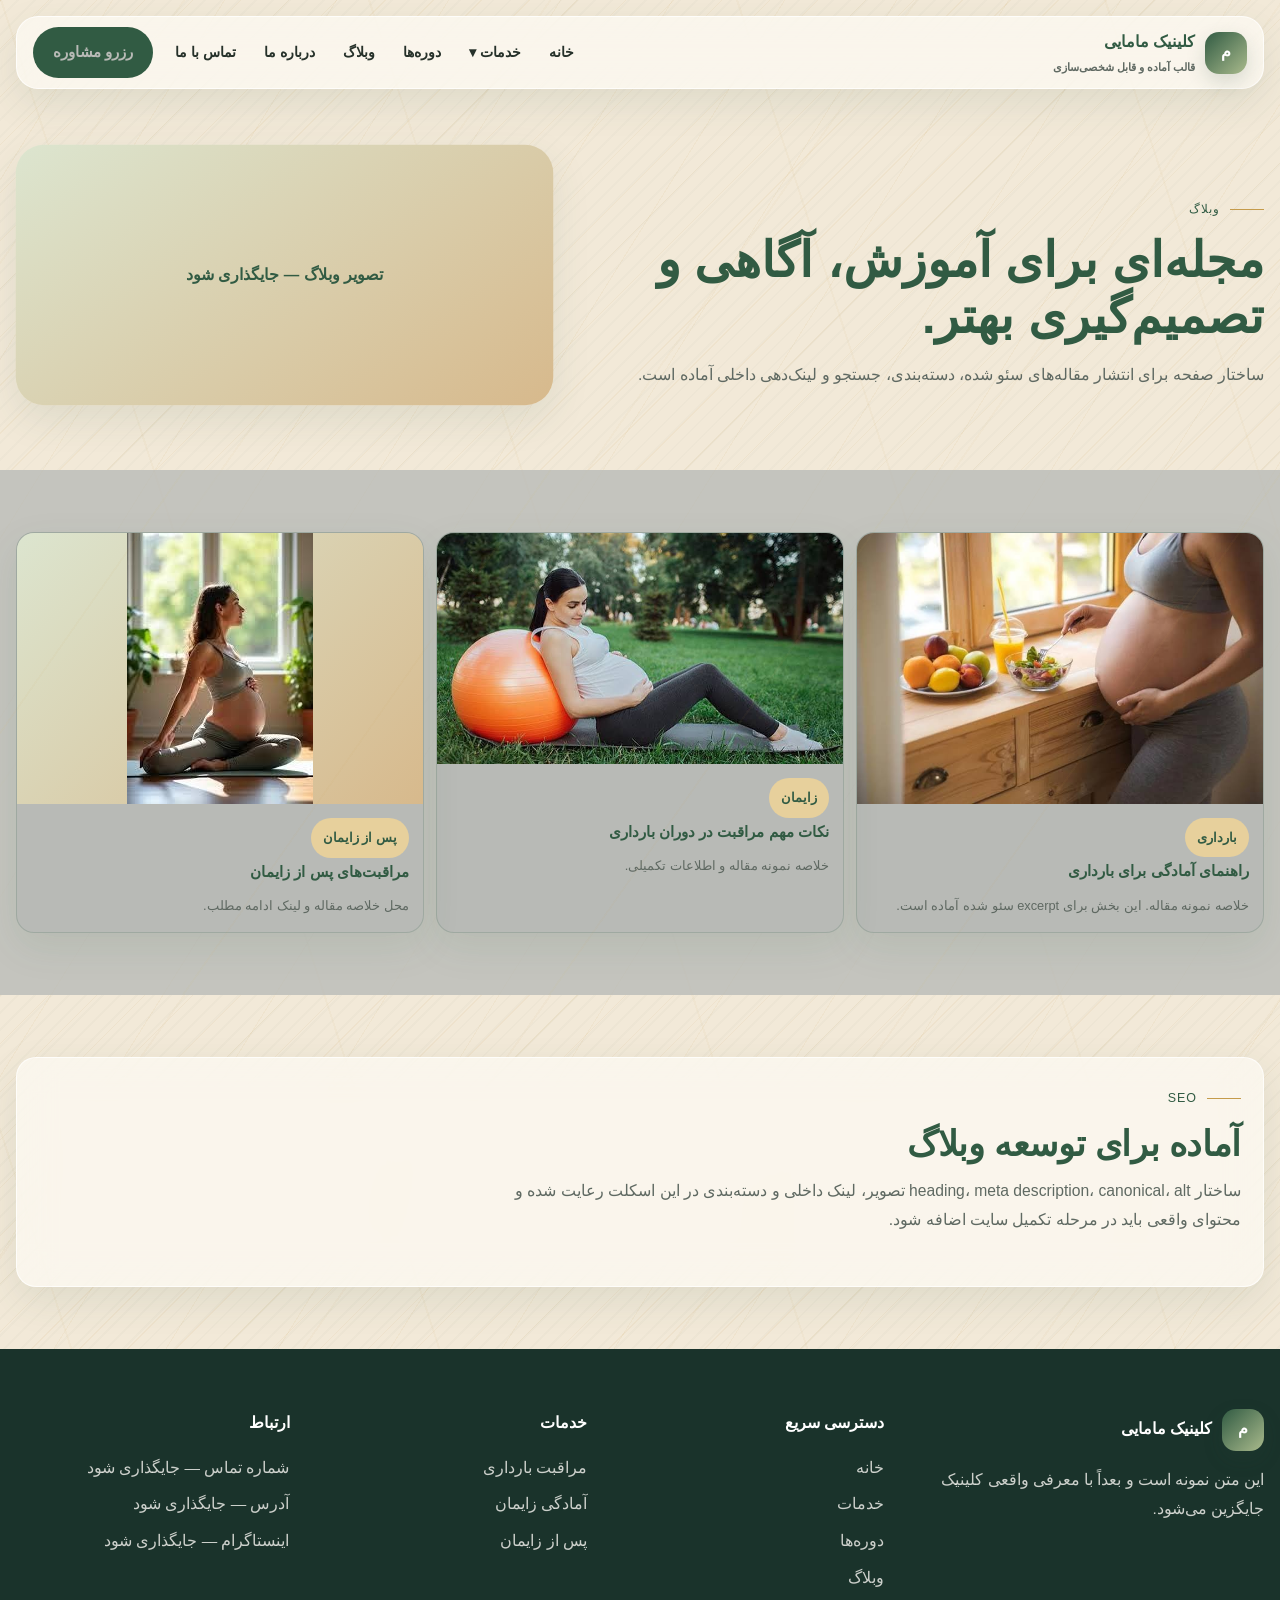
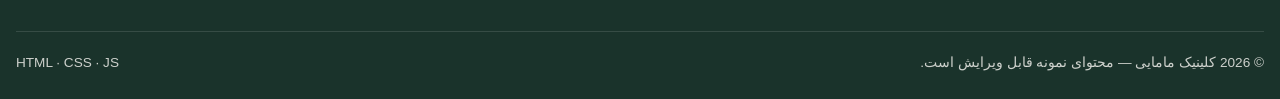
==== blog/index.html @ 62bb9a8d "midwifery-clinic midwifery-clinic" ====
<!doctype html>
<html lang="fa" dir="rtl">
<head>
<meta charset="utf-8">
<meta name="viewport" content="width=device-width, initial-scale=1">
<meta name="theme-color" content="#234338">
<meta name="description" content="مجله آموزشی کلینیک مامایی با ساختار مناسب سئو و دسته‌بندی مطالب.">
<meta name="robots" content="index,follow">
<link rel="canonical" href="https://sahar-eshghi.github.io/midwifery-clinic/blog/">
<link rel="icon" href="../images/hero.jpg" type="image/jpeg">
<link rel="stylesheet" href="../assets/css/style.css">
<title>وبلاگ | کلینیک مامایی</title>
</head>
<body>
<a class="skip-link" href="#main">رفتن به محتوای اصلی</a>
<header class="header">
  <div class="container">
    <nav class="nav glass" aria-label="منوی اصلی">
      <a class="brand" href="../index.html">
        <span class="brand-mark">م</span>
        <span class="brand-text">کلینیک مامایی<small style="display:block;font-size:.7rem;font-weight:600;color:var(--muted)">قالب آماده و قابل شخصی‌سازی</small></span>
      </a>
      <button class="mobile-toggle" aria-expanded="false" aria-label="باز کردن منو">☰</button>
      <div class="nav-links">
        <a class="nav-link" href="../index.html">خانه</a>
        <div class="nav-item">
          <a class="nav-link" href="../services/index.html">خدمات ▾</a>
          <div class="mega-menu glass">
            <div class="mega-grid">
              <div class="mega-col"><h4>مراقبت و مشاوره</h4><a href="../services/index.html#prenatal">مراقبت بارداری</a><a href="../services/index.html#postpartum">مراقبت پس از زایمان</a><a href="../services/index.html#consult">مشاوره تخصصی</a></div>
              <div class="mega-col"><h4>آمادگی و سلامت</h4><a href="../services/index.html#birth">آمادگی زایمان</a><a href="../services/index.html#women">سلامت بانوان</a><a href="../services/index.html#nutrition">تغذیه و سبک زندگی</a></div>
              <div class="mega-col"><h4>مسیرهای ویژه</h4><a href="../services/index.html#classes">کلاس‌های آموزشی</a><a href="../services/index.html#online">خدمات آنلاین</a><a href="../services/index.html#faq">سؤالات متداول</a></div>
            </div>
          </div>
        </div>
        <a class="nav-link" href="../courses/index.html">دوره‌ها</a>
        <a class="nav-link" href="index.html">وبلاگ</a>
        <a class="nav-link" href="../index.html#about">درباره ما</a>
        <a class="nav-link" href="../index.html#contact">تماس با ما</a>
        <a class="btn btn-primary nav-cta" href="../index.html#contact">رزرو مشاوره</a>
      </div>
    </nav>
  </div>
</header>

<main id="main">
<section class="page-hero striped"><div class="container page-hero-grid"><div><span class="kicker">وبلاگ</span><h1>مجله‌ای برای آموزش، آگاهی و تصمیم‌گیری بهتر.</h1><p>ساختار صفحه برای انتشار مقاله‌های سئو شده، دسته‌بندی، جستجو و لینک‌دهی داخلی آماده است.</p></div><div class="page-visual scale-on-scroll">تصویر وبلاگ — جایگذاری شود</div></div></section>
<section class="section section-cream"><div class="container"><div class="blog-grid">
<article class="blog-card reveal" id="article-1"><div class="thumb"><img src="../images/article-health.jpg" class="zoomable" alt=""></div><div class="blog-body"><span class="badge">بارداری</span><h3>راهنمای آمادگی برای بارداری</h3><p>خلاصه نمونه مقاله. این بخش برای excerpt سئو شده آماده است.</p></div></article>
<article class="blog-card reveal" id="article-2"><div class="thumb"><img src="../images/article-pregnancy.jpg" class="zoomable" alt=""></div><div class="blog-body"><span class="badge">زایمان</span><h3>نکات مهم مراقبت در دوران بارداری</h3><p>خلاصه نمونه مقاله و اطلاعات تکمیلی.</p></div></article>
<article class="blog-card reveal" id="article-3"><div class="thumb"><img src="../images/article-postpartum.jpg" class="zoomable" alt=""></div><div class="blog-body"><span class="badge">پس از زایمان</span><h3>مراقبت‌های پس از زایمان</h3><p>محل خلاصه مقاله و لینک ادامه مطلب.</p></div></article>
</div></div></section>
<section class="section striped"><div class="container detail-card glass"><span class="kicker">SEO</span><h2 class="section-title" style="font-size:2.2rem">آماده برای توسعه وبلاگ</h2><p class="section-lead">ساختار heading، meta description، canonical، alt تصویر، لینک داخلی و دسته‌بندی در این اسکلت رعایت شده و محتوای واقعی باید در مرحله تکمیل سایت اضافه شود.</p></div></section>
</main>

<footer class="footer">
  <div class="container">
    <div class="footer-grid">
      <div><div class="brand" style="color:#fff"><span class="brand-mark">م</span><span>کلینیک مامایی</span></div><p>این متن نمونه است و بعداً با معرفی واقعی کلینیک جایگزین می‌شود.</p></div>
      <div><h4>دسترسی سریع</h4><a href="../index.html">خانه</a><a href="../services/index.html">خدمات</a><a href="../courses/index.html">دوره‌ها</a><a href="index.html">وبلاگ</a></div>
      <div><h4>خدمات</h4><a href="../services/index.html#prenatal">مراقبت بارداری</a><a href="../services/index.html#birth">آمادگی زایمان</a><a href="../services/index.html#postpartum">پس از زایمان</a></div>
      <div><h4>ارتباط</h4><a href="../index.html#contact">شماره تماس — جایگذاری شود</a><a href="../index.html#contact">آدرس — جایگذاری شود</a><a href="../index.html#contact">اینستاگرام — جایگذاری شود</a></div>
    </div>
    <div class="footer-bottom"><span>© 2026 کلینیک مامایی — محتوای نمونه قابل ویرایش است.</span><span>HTML · CSS · JS</span></div>
  </div>
</footer>
<script src="../assets/js/main.js"></script>
</body></html>
---- assets/css/style.css ----
:root{
  --cream:#f5efe5;
  --cream-2:#fbf8f2;
  --sage:#a9b8a2;
  --sage-2:#d6dfd1;
  --deep:#234338;
  --deep-2:#315548;
  --rose:#d9a7a4;
  --gold:#c9ab78;
  --gold-2:#ead7b4;
  --ink:#23302a;
  --muted:#6a746e;
  --white:#fffdf9;
  --line:rgba(35,67,56,.13);
  --shadow:0 20px 60px rgba(35,67,56,.10);
  --radius:28px;
  --max:1440px;
}
*{box-sizing:border-box}
html{scroll-behavior:smooth}
body{margin:0;font-family:Vazirmatn,Tahoma,Arial,sans-serif;background:var(--cream);color:var(--ink);line-height:1.9;overflow-x:hidden}
a{color:inherit;text-decoration:none}
img{max-width:100%;display:block}
button,input,textarea{font:inherit}
.container{width:min(calc(100% - 32px),var(--max));margin-inline:auto}
.section{padding:110px 0;position:relative}
.section-title{font-size:clamp(2rem,4vw,3.6rem);line-height:1.25;color:var(--deep);margin:0 0 18px;font-weight:800}
.section-lead{max-width:760px;color:var(--muted);font-size:1.05rem;margin:0 0 40px}
.kicker{display:inline-flex;align-items:center;gap:10px;color:var(--deep);font-size:.85rem;letter-spacing:.08em;text-transform:uppercase;margin-bottom:12px}
.kicker:before{content:"";width:34px;height:1px;background:var(--gold)}
.btn{display:inline-flex;align-items:center;justify-content:center;gap:10px;border:1px solid transparent;padding:13px 22px;border-radius:999px;font-weight:700;transition:.35s ease;cursor:pointer}
.btn-primary{background:var(--deep);color:var(--cream-2)}
.btn-primary:hover{transform:translateY(-3px);box-shadow:0 14px 30px rgba(35,67,56,.18)}
.btn-ghost{border-color:var(--line);background:rgba(255,255,255,.4);backdrop-filter:blur(12px)}
.btn-ghost:hover{border-color:var(--gold);transform:translateY(-3px)}
.glass{background:rgba(255,253,249,.62);backdrop-filter:blur(18px);border:1px solid rgba(255,255,255,.7);box-shadow:var(--shadow)}
.header{position:fixed;inset:0 0 auto 0;z-index:1000;padding:16px 0;transition:.35s ease}
.header.scrolled{background:rgba(245,239,229,.84);backdrop-filter:blur(18px);box-shadow:0 10px 35px rgba(35,67,56,.09)}
.nav{display:flex;align-items:center;justify-content:space-between;gap:20px;padding:10px 16px;border-radius:22px}
.brand{display:flex;align-items:center;gap:10px;font-weight:900;color:var(--deep)}
.brand-mark{width:42px;height:42px;border-radius:14px;background:linear-gradient(135deg,var(--deep),var(--sage));display:grid;place-items:center;color:#fff;font-weight:900;box-shadow:0 8px 20px rgba(35,67,56,.16)}
.nav-links{display:flex;align-items:center;gap:4px}
.nav-item{position:relative}
.nav-link{display:flex;align-items:center;gap:6px;padding:10px 13px;border-radius:12px;font-weight:700;font-size:.95rem}
.nav-link:hover{background:rgba(169,184,162,.18)}
.nav-cta{margin-inline-start:6px}
.mobile-toggle{display:none;border:0;background:transparent;font-size:1.7rem;color:var(--deep);cursor:pointer}
.mega-menu{position:absolute;top:calc(100% + 14px);right:0;width:min(760px,90vw);padding:24px;border-radius:24px;opacity:0;visibility:hidden;transform:translateY(-6px);transition:.25s ease}
.nav-item:hover .mega-menu,.nav-item:focus-within .mega-menu{opacity:1;visibility:visible;transform:translateY(0)}
.mega-grid{display:grid;grid-template-columns:repeat(3,1fr);gap:12px}
.mega-col h4{margin:0 0 10px;color:var(--deep);font-size:1rem}
.mega-col a{display:block;padding:8px 10px;border-radius:10px;color:var(--muted)}
.mega-col a:hover{background:var(--sage-2);color:var(--deep)}
.hero{min-height:760px;padding-top:140px;display:flex;align-items:center;position:relative;overflow:hidden}
.hero:before,.hero:after{content:"";position:absolute;border-radius:50%;filter:blur(5px);pointer-events:none}
.hero:before{width:520px;height:520px;left:-160px;top:130px;background:radial-gradient(circle,var(--sage-2),transparent 65%)}
.hero:after{width:420px;height:420px;right:-140px;bottom:-100px;background:radial-gradient(circle,rgba(217,167,164,.35),transparent 66%)}
.hero-grid{display:grid;grid-template-columns:1.1fr .9fr;gap:60px;align-items:center}
.hero-media{min-height:560px;position:relative}
.hero-media-frame{height:100%;min-height:560px;overflow:hidden;border-radius:45px 18px 45px 18px;position:relative;background:
  radial-gradient(circle at 60% 35%,rgba(255,255,255,.75),transparent 30%),
  linear-gradient(145deg,var(--sage-2),var(--cream-2));}
.hero-media-frame:before{content:"";position:absolute;inset:7% 8% 8% 12%;border:1px dashed rgba(35,67,56,.25);border-radius:42% 58% 55% 45%/42% 40% 60% 58%}
.fantasy-shape{position:absolute;width:52%;aspect-ratio:1;border-radius:52% 48% 39% 61%/51% 39% 61% 49%;background:linear-gradient(145deg,rgba(217,167,164,.78),rgba(201,171,120,.45));left:14%;top:21%;transform:rotate(-10deg);box-shadow:0 30px 50px rgba(35,67,56,.12)}
.fantasy-shape:after{content:"تصویر هیرو";position:absolute;inset:24%;display:grid;place-items:center;border:1px solid rgba(35,67,56,.16);border-radius:50%;font-size:1rem;color:var(--deep);background:rgba(255,255,255,.32);backdrop-filter:blur(6px)}
.floating-note{position:absolute;right:-18px;bottom:42px;padding:18px 20px;border-radius:18px;max-width:240px}
.hero-copy h1{font-size:clamp(2.8rem,5vw,5.6rem);line-height:1.15;color:var(--deep);margin:0 0 24px}
.hero-copy h1 span{color:var(--rose)}
.hero-copy p{font-size:1.15rem;color:var(--muted);max-width:650px}
.hero-actions{display:flex;gap:12px;flex-wrap:wrap;margin-top:30px}
.hero-meta{display:grid;grid-template-columns:repeat(3,1fr);gap:14px;margin-top:34px}
.meta{padding:18px;border-radius:18px;background:rgba(255,255,255,.38);border:1px solid rgba(35,67,56,.08)}
.meta strong{display:block;color:var(--deep);font-size:1.05rem}
.meta span{font-size:.86rem;color:var(--muted)}
.section-cream{background:var(--cream-2)}
.section-deep{background:var(--deep);color:var(--cream-2)}
.section-deep .section-title{color:var(--cream-2)}
.section-deep .section-lead{color:rgba(255,253,249,.72)}
.cards-4{display:grid;grid-template-columns:repeat(4,1fr);gap:18px}
.service-card{position:relative;overflow:hidden;border-radius:26px;min-height:390px;background:var(--cream-2);box-shadow:var(--shadow);transition:.45s cubic-bezier(.2,.8,.2,1);border:1px solid rgba(35,67,56,.08)}
.service-card:hover{transform:translateY(-8px)}
.service-card .visual{height:235px;overflow:hidden;background:linear-gradient(145deg,var(--sage-2),var(--cream));position:relative}
.service-card .visual .placeholder{position:absolute;inset:0;display:grid;place-items:center;color:var(--deep);font-weight:800}
.service-card .visual:after{content:"";position:absolute;inset:0;background:linear-gradient(to bottom,transparent 55%,rgba(35,67,56,.08))}
.service-card:hover .visual .zoomable{transform:scale(1.1)}
.zoomable{transition:transform .8s cubic-bezier(.2,.8,.2,1)}
.card-body{padding:22px}
.card-body h3{margin:0 0 8px;font-size:1.25rem;color:var(--deep)}
.card-body p{margin:0;color:var(--muted);font-size:.95rem}
.card-arrow{margin-top:18px;color:var(--gold);font-weight:800;display:inline-flex;gap:8px}
.timeline-wrap{position:relative;padding:35px 0}
.timeline-line{position:absolute;left:6%;right:6%;top:72px;height:2px;background:linear-gradient(90deg,var(--sage),var(--gold),var(--rose),var(--sage))}
.timeline{display:grid;grid-template-columns:repeat(4,1fr);gap:18px;position:relative}
.time-step{position:relative;text-align:center;cursor:pointer}
.time-dot{width:28px;height:28px;border-radius:50%;margin:10px auto 18px;background:var(--cream-2);border:5px solid var(--sage);box-shadow:0 0 0 6px rgba(169,184,162,.12);transition:.3s}
.time-step.active .time-dot{border-color:var(--gold);transform:scale(1.2)}
.time-step h3{color:var(--deep);margin:0;font-size:1.05rem}
.time-step p{color:var(--muted);font-size:.9rem;margin:5px auto 0;max-width:220px}
.timeline-detail{margin-top:28px;border-radius:24px;padding:24px;min-height:130px;display:flex;align-items:center;justify-content:space-between;gap:24px}
.timeline-detail h4{margin:0 0 6px;color:var(--deep);font-size:1.25rem}
.timeline-detail p{margin:0;color:var(--muted)}
.course-grid{display:grid;grid-template-columns:repeat(3,1fr);gap:20px}
.course-card{position:relative;min-height:430px;border-radius:28px;overflow:hidden;background:var(--deep);color:#fff;box-shadow:var(--shadow)}
.course-card .course-visual{position:absolute;inset:0;background:linear-gradient(145deg,var(--sage),var(--deep));}
.course-card .course-visual .placeholder{position:absolute;inset:0;display:grid;place-items:center;color:rgba(255,255,255,.85);font-weight:800}
.course-card .course-visual:after{content:"";position:absolute;inset:0;background:linear-gradient(to top,rgba(18,33,28,.78),rgba(18,33,28,.02) 68%)}
.course-content{position:absolute;inset:auto 0 0 0;padding:26px}
.course-content h3{font-size:1.4rem;margin:0 0 8px}
.course-content p{margin:0 0 16px;color:rgba(255,255,255,.78)}
.course-tag{display:inline-flex;padding:7px 10px;border-radius:999px;background:rgba(255,253,249,.13);border:1px solid rgba(255,255,255,.15);font-size:.8rem}
.about-grid{display:grid;grid-template-columns:.95fr 1.05fr;gap:70px;align-items:center}
.about-media{position:relative}
.about-image{min-height:280px;border-radius:20px 46px 20px 46px;background:linear-gradient(145deg,var(--sage-2),var(--rose));overflow:hidden;box-shadow:var(--shadow);position:relative}
.about-image .placeholder{position:absolute;inset:0;display:grid;place-items:center;color:var(--deep);font-weight:800}
.about-copy{max-width:760px}
.about-copy p{color:var(--muted);font-size:1.05rem}
.about-points{display:grid;grid-template-columns:repeat(2,1fr);gap:12px;margin-top:28px}
.about-point{padding:16px;border-radius:18px;border:1px solid var(--line);background:rgba(255,255,255,.35)}
.about-point strong{display:block;color:var(--deep)}
.striped{background-image:repeating-linear-gradient(135deg,rgba(35,67,56,.025) 0,rgba(35,67,56,.025) 2px,transparent 2px,transparent 12px)}
.blog-grid{display:grid;grid-template-columns:repeat(3,1fr);gap:20px}
.blog-card{background:var(--cream-2);border-radius:24px;overflow:hidden;border:1px solid var(--line);box-shadow:var(--shadow)}
.blog-card .thumb{aspect-ratio:16/9;background:linear-gradient(135deg,var(--sage-2),var(--rose));display:grid;place-items:center;color:var(--deep);font-weight:800}
.blog-body{padding:22px}.blog-body h3{margin:0 0 8px;color:var(--deep)}.blog-body p{margin:0;color:var(--muted)}
.contact-grid{display:grid;grid-template-columns:1fr 1.1fr;gap:25px}
.contact-card{padding:28px;border-radius:28px}
.form-grid{display:grid;grid-template-columns:repeat(2,1fr);gap:14px}
.field{display:flex;flex-direction:column;gap:7px}
.field.full{grid-column:1/-1}
.field label{font-size:.9rem;color:var(--deep);font-weight:700}
.field input,.field textarea{border:1px solid var(--line);background:rgba(255,255,255,.5);padding:14px 15px;border-radius:14px;outline:none}
.field textarea{min-height:150px;resize:vertical}
.footer{background:#1a332b;color:rgba(255,253,249,.78);padding:60px 0 24px}
.footer-grid{display:grid;grid-template-columns:1.3fr 1fr 1fr 1fr;gap:24px}
.footer h4{color:#fff;margin:0 0 12px}.footer a{display:block;padding:4px 0}.footer a:hover{color:#fff}
.footer-bottom{margin-top:35px;padding-top:18px;border-top:1px solid rgba(255,255,255,.12);font-size:.85rem;display:flex;justify-content:space-between;gap:10px;flex-wrap:wrap}
.page-hero{padding:170px 0 80px;background:linear-gradient(180deg,var(--cream-2),var(--cream));}
.page-hero-grid{display:grid;grid-template-columns:1fr .8fr;gap:40px;align-items:end}
.page-hero h1{font-size:clamp(2.4rem,5vw,4.8rem);line-height:1.15;color:var(--deep);margin:0 0 15px}
.page-hero p{color:var(--muted);max-width:760px;font-size:1.06rem}
.page-visual{min-height:260px;border-radius:28px;background:linear-gradient(145deg,var(--sage-2),var(--rose));display:grid;place-items:center;color:var(--deep);font-weight:800;box-shadow:var(--shadow)}
.detail-grid{display:grid;grid-template-columns:repeat(2,1fr);gap:20px}
.detail-card{padding:28px;border-radius:24px}
.faq{display:grid;gap:12px}.faq-item{border:1px solid var(--line);border-radius:18px;background:rgba(255,255,255,.4);overflow:hidden}.faq-q{width:100%;padding:18px 20px;border:0;background:none;text-align:right;font-weight:800;color:var(--deep);cursor:pointer;display:flex;justify-content:space-between}.faq-a{display:none;padding:0 20px 18px;color:var(--muted)}.faq-item.open .faq-a{display:block}
.reveal{opacity:0;transform:translateY(24px);transition:.8s ease}.reveal.visible{opacity:1;transform:none}
.scale-on-scroll{transform:scale(.94);transition:transform .3s ease-out;will-change:transform}
.badge{display:inline-flex;align-items:center;gap:6px;padding:8px 12px;border-radius:999px;background:var(--gold-2);color:var(--deep);font-size:.8rem;font-weight:800}
.section-note{padding:18px 0 0;color:var(--muted);font-size:.9rem}
.skip-link{position:absolute;right:-9999px}.skip-link:focus{right:10px;top:10px;z-index:9999;background:#fff;padding:8px}
@media(max-width:1100px){
  .cards-4{grid-template-columns:repeat(2,1fr)}
  .hero-grid,.about-grid,.page-hero-grid,.contact-grid{grid-template-columns:1fr}
  .hero-media{order:-1}
  .course-grid,.blog-grid{grid-template-columns:repeat(2,1fr)}
  .footer-grid{grid-template-columns:repeat(2,1fr)}
}
@media(max-width:780px){
  .section{padding:78px 0}
  .nav-links{display:none;position:absolute;top:78px;right:16px;left:16px;padding:16px;border-radius:20px;flex-direction:column;align-items:stretch;background:rgba(251,248,242,.96);backdrop-filter:blur(16px);box-shadow:var(--shadow)}
  .nav-links.open{display:flex}
  .mobile-toggle{display:block}
  .nav-item:hover .mega-menu{display:none}
  .nav-cta{margin:8px 0 0}
  .hero{padding-top:120px;min-height:auto}
  .hero-media,.hero-media-frame{min-height:390px}
  .hero-copy h1{font-size:clamp(2.4rem,11vw,4.2rem)}
  .hero-meta{grid-template-columns:1fr}
  .timeline{grid-template-columns:1fr 1fr;gap:24px}
  .timeline-line{display:none}
  .timeline-detail{flex-direction:column;align-items:flex-start}
  .course-grid,.blog-grid,.detail-grid{grid-template-columns:1fr}
  .about-grid{gap:28px}
  .about-image{min-height:390px}
  .about-points,.form-grid{grid-template-columns:1fr}
  .field.full{grid-column:auto}
  .footer-grid{grid-template-columns:1fr}
}
@media(max-width:450px){
  .container{width:min(calc(100% - 22px),var(--max))}
  .nav{padding:8px 12px}
  .brand-text small{display:none}
  .hero-media,.hero-media-frame{min-height:320px}
  .hero-grid{gap:28px}
  .cards-4{grid-template-columns:1fr}
  .service-card{min-height:350px}
  .timeline{grid-template-columns:1fr}
  .page-hero{padding-top:135px}
}


/* ===============================
   User-requested visual refinements
   =============================== */
:root{
  --cream:#F4EDDF;
  --cream-2:#FCF9F2;
  --sage:#A8B88F;
  --sage-2:#DDE5D2;
  --deep:#31553E;
  --deep-2:#416B50;
  --rose:#D7B98C;
  --gold:#C7A15A;
  --gold-2:#E9D5A9;
  --ink:#2D382F;
  --muted:#687268;
  --white:#FFFEFA;
  --line:rgba(49,85,62,.14);
  --shadow:0 18px 50px rgba(49,85,62,.10);
}
body{font-size:15.5px;line-height:1.85}
.section{padding:92px 0}
.section-title{font-size:clamp(1.75rem,3.2vw,3rem);margin-bottom:14px}
.section-lead{font-size:.98rem;margin-bottom:30px}
.kicker{font-size:.78rem}
.nav-link{font-size:.9rem;padding:9px 12px}
.btn{padding:11px 19px;font-size:.92rem}
.hero{min-height:760px;padding:0;display:flex;align-items:stretch;isolation:isolate}
.hero-background{position:absolute;inset:0;z-index:-2;overflow:hidden}
.hero-background:after{content:"";position:absolute;inset:0;background:linear-gradient(90deg,rgba(244,237,223,.95) 0%,rgba(244,237,223,.78) 34%,rgba(49,85,62,.16) 65%,rgba(49,85,62,.30) 100%)}
.hero-background img{width:100%;height:100%;object-fit:cover;object-position:center center}
.hero-overlay{position:relative;z-index:2;width:min(calc(100% - 32px),var(--max));min-height:760px;display:flex;align-items:center;justify-content:flex-start}
.hero-copy{max-width:680px;padding:110px 0 60px}
.hero-copy h1{font-size:clamp(2.35rem,4.2vw,4.7rem);margin-bottom:18px}
.hero-copy h1 span{color:var(--gold)}
.hero-copy p{font-size:1.02rem;color:#58635B;max-width:600px}
.hero-fantasy{display:none}
.hero:before{width:420px;height:420px;left:-170px;top:150px;background:radial-gradient(circle,rgba(221,229,210,.72),transparent 68%)}
.hero:after{width:360px;height:360px;right:-150px;bottom:-120px;background:radial-gradient(circle,rgba(199,161,90,.22),transparent 68%)}
.cards-4{gap:14px}
.service-card{min-height:330px;border-radius:22px}
.service-card .visual{height:190px}
.card-body{padding:17px}
.card-body h3{font-size:1.08rem;margin-bottom:6px}
.card-body p{font-size:.88rem}
.card-arrow{margin-top:12px;font-size:.9rem}
.course-grid,.blog-grid{gap:15px}
.course-card{min-height:390px;border-radius:24px}
.course-content{padding:20px}
.course-content h3{font-size:1.2rem}
.course-content p{font-size:.9rem}
.about-grid{gap:52px}
.about-copy p{font-size:.98rem}
.about-point{padding:13px;border-radius:16px}
.blog-card{border-radius:20px}
.blog-body{padding:17px}
.blog-body h3{font-size:1.08rem}
.blog-body p{font-size:.88rem}
.timeline-detail{border-radius:20px;padding:20px;min-height:110px}
.timeline-detail h4{font-size:1.1rem}
.time-step h3{font-size:.96rem}
.time-step p{font-size:.84rem}
.page-hero{padding:145px 0 65px}
.page-hero h1{font-size:clamp(2.1rem,4.2vw,4.2rem)}
.page-hero p{font-size:.98rem}
.detail-card{padding:22px;border-radius:20px}
.faq-q{padding:15px 17px;font-size:.95rem}
.faq-a{font-size:.9rem}

.appointment-section{position:relative;overflow:hidden;background:
  radial-gradient(circle at 15% 20%,rgba(199,161,90,.24),transparent 28%),
  radial-gradient(circle at 90% 80%,rgba(168,184,143,.34),transparent 30%),
  linear-gradient(135deg,#EFE1C8 0%,#F8F1E5 48%,#DCE6D2 100%)}
.appointment-section:before{content:"";position:absolute;width:420px;height:420px;right:-180px;top:-180px;border-radius:50%;background:rgba(199,161,90,.15);filter:blur(4px);pointer-events:none}
.appointment-section:after{content:"";position:absolute;left:-180px;bottom:-220px;width:480px;height:480px;border-radius:50%;background:rgba(168,184,143,.18);filter:blur(4px);pointer-events:none}
.appointment-intro,.appointment-form{position:relative;z-index:1}
.appointment-intro{padding:30px;border-radius:28px;background:linear-gradient(145deg,rgba(49,85,62,.97),rgba(65,107,80,.94));color:#fff;box-shadow:0 20px 55px rgba(49,85,62,.22);border:1px solid rgba(255,255,255,.18)}
.appointment-intro .section-title{color:#fff}
.appointment-kicker{display:inline-flex;padding:7px 11px;border-radius:999px;background:rgba(255,255,255,.12);border:1px solid rgba(255,255,255,.15);font-size:.78rem;color:#F7E5BC;margin-bottom:12px}
.appointment-lead{margin:0;color:rgba(255,255,255,.82);font-size:.98rem;max-width:560px}
.appointment-intro .about-point{background:rgba(255,255,255,.08);border-color:rgba(255,255,255,.12)}
.appointment-intro .about-point strong{color:#fff}
.appointment-intro .about-point span{color:rgba(255,255,255,.72)}
.appointment-form{padding:24px;border-radius:28px;background:rgba(255,254,250,.82);border-color:rgba(255,255,255,.88);box-shadow:0 20px 55px rgba(49,85,62,.12)}
.appointment-form .btn-primary{width:100%;background:linear-gradient(135deg,#C69F54,#AE853C);color:#fff8ea;box-shadow:0 12px 28px rgba(174,133,60,.22)}
.appointment-form .btn-primary:hover{background:linear-gradient(135deg,#D2AE69,#B88D43);box-shadow:0 16px 34px rgba(174,133,60,.28)}
.appointment-form .field input,.appointment-form .field textarea{background:rgba(255,255,255,.7);border-color:rgba(49,85,62,.15)}
.appointment-form .field input:focus,.appointment-form .field textarea:focus{border-color:var(--gold);box-shadow:0 0 0 4px rgba(199,161,90,.12)}

.satisfaction-section{background:linear-gradient(180deg,#F8F2E7,#F1E9D9);overflow:hidden}
.satisfaction-heading{display:grid;grid-template-columns:1fr .9fr;gap:35px;align-items:end;margin-bottom:26px}
.satisfaction-heading .section-lead{margin:0;max-width:520px}
.testimonial-slider{position:relative;padding:4px 44px;overflow:hidden}
.testimonial-track{display:flex;gap:14px;direction:rtl;transition:transform .65s cubic-bezier(.2,.8,.2,1);will-change:transform}
.testimonial-card{flex:0 0 calc((100% - 42px)/4);min-width:0;padding:18px;border-radius:20px;background:rgba(255,254,250,.88);border:1px solid rgba(49,85,62,.11);box-shadow:0 12px 34px rgba(49,85,62,.08);transition:transform .35s ease,box-shadow .35s ease}
.testimonial-card:hover{transform:translateY(-5px);box-shadow:0 18px 40px rgba(49,85,62,.12)}
.testimonial-top{display:flex;align-items:center;gap:10px}
.testimonial-avatar{width:42px;height:42px;border-radius:14px;background:linear-gradient(135deg,var(--sage),var(--gold-2));display:grid;place-items:center;color:var(--deep);font-weight:900}
.testimonial-top strong{display:block;color:var(--deep);font-size:.94rem}
.testimonial-top span{display:block;color:var(--muted);font-size:.78rem}
.stars{margin-top:12px;color:var(--gold);letter-spacing:.12em;font-size:.8rem}
.testimonial-card p{margin:10px 0 0;color:#606B62;font-size:.86rem;line-height:1.9}
.slider-control{position:absolute;top:50%;transform:translateY(-50%);width:34px;height:34px;border-radius:50%;border:1px solid rgba(49,85,62,.16);background:rgba(255,254,250,.9);color:var(--deep);display:grid;place-items:center;cursor:pointer;box-shadow:0 8px 20px rgba(49,85,62,.08);z-index:3;font-size:1.4rem;line-height:1}
.slider-prev{right:7px}.slider-next{left:7px}
.slider-control:hover{background:var(--gold-2);border-color:var(--gold)}
.slider-dots{display:flex;justify-content:center;gap:7px;margin-top:18px;direction:ltr}
.slider-dot{width:7px;height:7px;border-radius:50%;border:0;background:rgba(49,85,62,.22);padding:0;cursor:pointer;transition:.3s}
.slider-dot.active{width:20px;border-radius:999px;background:var(--gold)}

@media(max-width:1100px){
  .section{padding:82px 0}
  .testimonial-card{flex-basis:calc((100% - 14px)/2)}
  .satisfaction-heading{grid-template-columns:1fr}
}
@media(max-width:780px){
  .section{padding:72px 0}
  .hero{min-height:650px}
  .hero-overlay{min-height:650px}
  .hero-background:after{background:linear-gradient(180deg,rgba(244,237,223,.88) 0%,rgba(244,237,223,.68) 44%,rgba(49,85,62,.35) 100%)}
  .hero-copy{padding:130px 0 50px;max-width:620px}
  .hero-copy h1{font-size:clamp(2.05rem,9vw,3.4rem)}
  .hero-copy p{font-size:.94rem}
  .testimonial-slider{padding-inline:35px}
  .testimonial-card{flex-basis:100%}
  .appointment-intro,.appointment-form{padding:22px}
}
@media(max-width:450px){
  .container{width:min(calc(100% - 22px),var(--max))}
  .hero{min-height:600px}
  .hero-overlay{min-height:600px}
  .hero-copy{padding-top:120px}
  .section-title{font-size:clamp(1.65rem,8vw,2.25rem)}
  .testimonial-slider{padding-inline:30px}
}

/* ===============================
   Latest visual refinements
   =============================== */
:root{
  --cream:#F2E9D8;
  --cream-2:#B8BAB6;
  --sage:#A9BA8C;
  --sage-2:#DCE5CF;
  --deep:#315B43;
  --deep-2:#477254;
  --gold:#C59B4B;
  --gold-2:#E7D09C;
  --ink:#26312A;
  --muted:#5F6962;
  --white:#B8BAB6;
  --line:rgba(49,91,67,.18);
  --shadow:0 14px 38px rgba(49,91,67,.10);
}
body{
  background-color:var(--cream);
  background-image:repeating-linear-gradient(122deg,rgba(197,155,75,.07) 0,rgba(197,155,75,.07) 1px,transparent 1px,transparent 95px),repeating-linear-gradient(72deg,transparent 0,transparent 175px,rgba(197,155,75,.05) 175px,rgba(197,155,75,.05) 177px,transparent 177px,transparent 350px);
}
body::selection{background:rgba(197,155,75,.26)}
h1,h2,h3,h4,h5,h6,.nav-link,.brand,.btn,.kicker,.badge{font-family:Tahoma,Arial,sans-serif}
.section{padding:62px 0}
.section-title{font-size:clamp(1.55rem,2.65vw,2.55rem);margin-bottom:10px;letter-spacing:-.01em}
.page-hero h1{font-size:clamp(1.95rem,3.8vw,4.1rem)}
.hero-copy h1{font-size:clamp(2rem,3.65vw,4.05rem)}
.card-body h3,.course-content h3,.blog-body h3{font-family:Tahoma,Arial,sans-serif}
.section-cream{background:rgba(184,186,182,.78)}
.striped{background-image:repeating-linear-gradient(135deg,rgba(197,155,75,.08) 0,rgba(197,155,75,.08) 1px,transparent 1px,transparent 34px),repeating-linear-gradient(135deg,rgba(35,67,56,.018) 0,rgba(35,67,56,.018) 2px,transparent 2px,transparent 12px)}
.section-deep{background:#2F513D}
.section-deep::before,.section-cream::before,.satisfaction-section::before,.insurance-section::before,.appointment-section::before,.striped::before{content:"";position:absolute;inset:0;pointer-events:none;opacity:.55;background:repeating-linear-gradient(125deg,transparent 0 150px,rgba(197,155,75,.08) 150px 152px,transparent 152px 300px)}
.cards-4{gap:11px}
.service-card{min-height:290px;border-radius:18px}
.service-card .visual{height:155px}
.card-body{padding:13px 15px}
.card-body h3{font-size:.98rem;margin-bottom:4px}
.card-body p{font-size:.8rem;line-height:1.7}
.card-arrow{margin-top:8px;font-size:.82rem}
.course-grid,.blog-grid{gap:12px}
.course-card{min-height:340px;border-radius:20px}
.course-content{padding:17px}
.course-content h3{font-size:1.05rem}
.course-content p{font-size:.82rem}
.about-grid{gap:36px}
.about-image{min-height:420px;border-radius:20px 46px 20px 46px}
.about-image img{transition:transform .8s cubic-bezier(.2,.8,.2,1);transform-origin:center}
.about-image:hover img{transform:scale(1.14) translate3d(-2.5%,-2.5%,0)}
.about-copy p{font-size:.9rem}
.about-point{padding:11px;border-radius:14px}
.about-point strong{font-size:.9rem}.about-point span{font-size:.8rem}
.blog-card{border-radius:18px}.blog-body{padding:14px}.blog-body h3{font-size:.96rem}.blog-body p{font-size:.8rem}
.timeline-wrap{padding:24px 0}.timeline-detail{padding:17px;min-height:95px}.timeline-detail h4{font-size:1rem}.time-step h3{font-size:.88rem}.time-step p{font-size:.78rem}
.contact-card{padding:20px;border-radius:22px}
.appointment-section{background:linear-gradient(135deg,#9FAF84 0%,#CFC5A9 42%,#B9BDB5 100%)}
.appointment-intro{padding:22px;border-radius:22px;background:linear-gradient(145deg,#315B43,#5D7C54)}
.appointment-form{padding:19px;border-radius:22px;background:rgba(226,225,219,.92)}
.appointment-lead{font-size:.87rem}.appointment-kicker{font-size:.72rem}
.field input,.field textarea{padding:11px 12px;border-radius:12px}
.field textarea{min-height:120px}
.testimonial-card{padding:14px;border-radius:17px}.testimonial-card p{font-size:.8rem}.testimonial-avatar{width:38px;height:38px;border-radius:12px}
.satisfaction-section{background:linear-gradient(180deg,#BFC1BD,#C9C5B9)}
.satisfaction-heading{margin-bottom:18px}.testimonial-slider{padding-inline:38px}
.testimonial-card{flex-basis:calc((100% - 42px)/4)}

.insurance-section{background:linear-gradient(180deg,rgba(236,226,205,.96),rgba(198,202,194,.96));overflow:hidden}
.insurance-lead{font-size:.86rem;margin-bottom:20px;max-width:650px}
.insurance-slider{position:relative;padding:4px 38px;overflow:hidden}
.insurance-track{display:flex;gap:11px;direction:rtl;transition:transform .65s cubic-bezier(.2,.8,.2,1);will-change:transform}
.insurance-card{flex:0 0 calc((100% - 55px)/6);min-width:0;padding:13px 12px;border-radius:15px;background:rgba(236,233,224,.86);border:1px solid rgba(49,91,67,.12);box-shadow:0 9px 24px rgba(49,91,67,.07);display:flex;align-items:center;gap:9px;min-height:74px;transition:transform .3s ease,box-shadow .3s ease}
.insurance-card:hover{transform:translateY(-4px);box-shadow:0 13px 28px rgba(49,91,67,.11)}
.insurance-icon{width:34px;height:34px;flex:0 0 34px;border-radius:11px;background:linear-gradient(135deg,var(--sage),var(--gold-2));color:var(--deep);display:grid;place-items:center;font-weight:900;font-size:.85rem}
.insurance-card h3{margin:0;color:var(--deep);font-size:.84rem}.insurance-card span{display:block;margin-top:2px;color:var(--muted);font-size:.72rem}
.insurance-control{position:absolute;top:50%;transform:translateY(-50%);width:30px;height:30px;border-radius:50%;border:1px solid rgba(49,91,67,.16);background:rgba(240,238,230,.93);color:var(--deep);display:grid;place-items:center;cursor:pointer;z-index:3;font-size:1.25rem;line-height:1}
.insurance-prev{right:4px}.insurance-next{left:4px}.insurance-control:hover{background:var(--gold-2);border-color:var(--gold)}
.insurance-dots{display:flex;justify-content:center;gap:6px;margin-top:12px;direction:ltr}.insurance-dot{width:6px;height:6px;border-radius:50%;border:0;background:rgba(49,91,67,.22);padding:0;cursor:pointer;transition:.3s}.insurance-dot.active{width:18px;border-radius:999px;background:var(--gold)}

@media(max-width:1100px){
  .section{padding:54px 0}
  .testimonial-card{flex-basis:calc((100% - 14px)/2)}
  .insurance-card{flex-basis:calc((100% - 33px)/4)}
}
@media(max-width:780px){
  .section{padding:48px 0}
  .section-title{font-size:clamp(1.35rem,5.6vw,2rem)}
  .hero{min-height:610px}.hero-overlay{min-height:610px}
  .hero-copy h1{font-size:clamp(1.75rem,8.2vw,2.95rem)}
  .about-image{min-height:350px}
  .insurance-card{flex-basis:calc((100% - 11px)/2)}
  .insurance-slider{padding-inline:33px}
}
@media(max-width:450px){
  .section{padding:42px 0}
  .hero{min-height:570px}.hero-overlay{min-height:570px}
  .hero-copy h1{font-size:clamp(1.65rem,8.5vw,2.35rem)}
  .insurance-card{flex-basis:100%}
}
/* کاهش ارتفاع عکس سکشن درباره من */
#about .about-image {
    height: 600px !important;
    min-height: 600px !important;
    overflow: hidden;
}

#about .about-image img {
    width: 100% !important;
    height: 100% !important;
    object-fit: contain;
    display: block;
}
@media (max-width: 780px) {
    #about .about-image {
        height: 240px !important;
        min-height: 240px !important;
    }
}

@media (max-width: 450px) {
    #about .about-image {
        height: 210px !important;
        min-height: 210px !important;
    }
}
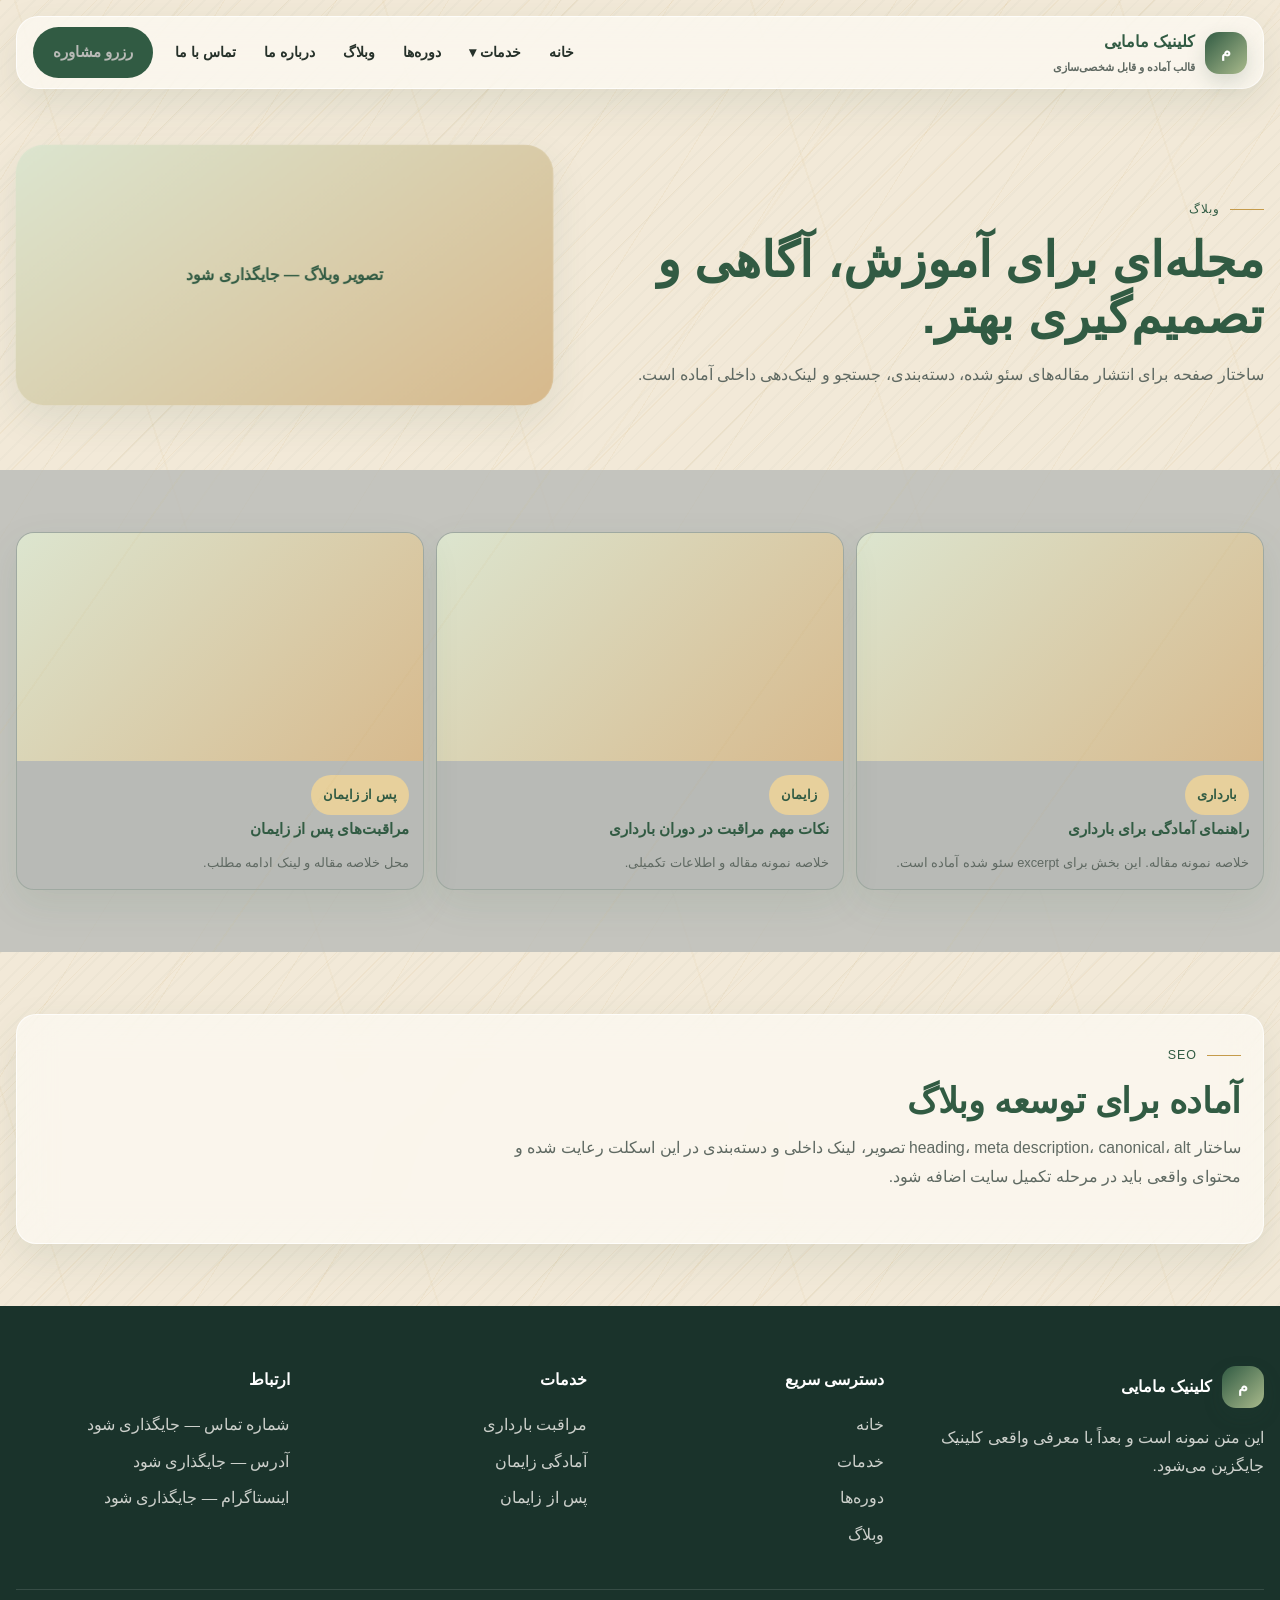
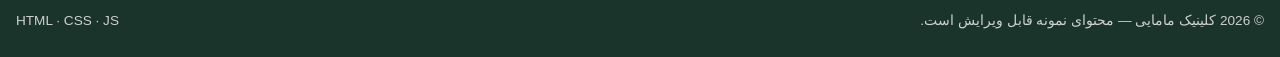
==== commit cac7b292: "Update website content and images" ====
--- a/blog/index.html
+++ b/blog/index.html
@@ -6,8 +6,8 @@
 <meta name="theme-color" content="#234338">
 <meta name="description" content="مجله آموزشی کلینیک مامایی با ساختار مناسب سئو و دسته‌بندی مطالب.">
 <meta name="robots" content="index,follow">
-<link rel="canonical" href="https://sahar-eshghi.github.io/midwifery-clinic/blog/">
-<link rel="icon" href="../images/hero.jpg" type="image/jpeg">
+<link rel="canonical" href="https://example.com/blog/">
+<link rel="icon" href="../assets/images/hero.svg" type="image/svg+xml">
 <link rel="stylesheet" href="../assets/css/style.css">
 <title>وبلاگ | کلینیک مامایی</title>
 </head>
@@ -46,9 +46,9 @@
 <main id="main">
 <section class="page-hero striped"><div class="container page-hero-grid"><div><span class="kicker">وبلاگ</span><h1>مجله‌ای برای آموزش، آگاهی و تصمیم‌گیری بهتر.</h1><p>ساختار صفحه برای انتشار مقاله‌های سئو شده، دسته‌بندی، جستجو و لینک‌دهی داخلی آماده است.</p></div><div class="page-visual scale-on-scroll">تصویر وبلاگ — جایگذاری شود</div></div></section>
 <section class="section section-cream"><div class="container"><div class="blog-grid">
-<article class="blog-card reveal" id="article-1"><div class="thumb"><img src="../images/article-health.jpg" class="zoomable" alt=""></div><div class="blog-body"><span class="badge">بارداری</span><h3>راهنمای آمادگی برای بارداری</h3><p>خلاصه نمونه مقاله. این بخش برای excerpt سئو شده آماده است.</p></div></article>
-<article class="blog-card reveal" id="article-2"><div class="thumb"><img src="../images/article-pregnancy.jpg" class="zoomable" alt=""></div><div class="blog-body"><span class="badge">زایمان</span><h3>نکات مهم مراقبت در دوران بارداری</h3><p>خلاصه نمونه مقاله و اطلاعات تکمیلی.</p></div></article>
-<article class="blog-card reveal" id="article-3"><div class="thumb"><img src="../images/article-postpartum.jpg" class="zoomable" alt=""></div><div class="blog-body"><span class="badge">پس از زایمان</span><h3>مراقبت‌های پس از زایمان</h3><p>محل خلاصه مقاله و لینک ادامه مطلب.</p></div></article>
+<article class="blog-card reveal" id="article-1"><div class="thumb"><img src="../assets/images/blog.svg" class="zoomable" alt=""></div><div class="blog-body"><span class="badge">بارداری</span><h3>راهنمای آمادگی برای بارداری</h3><p>خلاصه نمونه مقاله. این بخش برای excerpt سئو شده آماده است.</p></div></article>
+<article class="blog-card reveal" id="article-2"><div class="thumb"><img src="../assets/images/blog.svg" class="zoomable" alt=""></div><div class="blog-body"><span class="badge">زایمان</span><h3>نکات مهم مراقبت در دوران بارداری</h3><p>خلاصه نمونه مقاله و اطلاعات تکمیلی.</p></div></article>
+<article class="blog-card reveal" id="article-3"><div class="thumb"><img src="../assets/images/blog.svg" class="zoomable" alt=""></div><div class="blog-body"><span class="badge">پس از زایمان</span><h3>مراقبت‌های پس از زایمان</h3><p>محل خلاصه مقاله و لینک ادامه مطلب.</p></div></article>
 </div></div></section>
 <section class="section striped"><div class="container detail-card glass"><span class="kicker">SEO</span><h2 class="section-title" style="font-size:2.2rem">آماده برای توسعه وبلاگ</h2><p class="section-lead">ساختار heading، meta description، canonical، alt تصویر، لینک داخلی و دسته‌بندی در این اسکلت رعایت شده و محتوای واقعی باید در مرحله تکمیل سایت اضافه شود.</p></div></section>
 </main>
